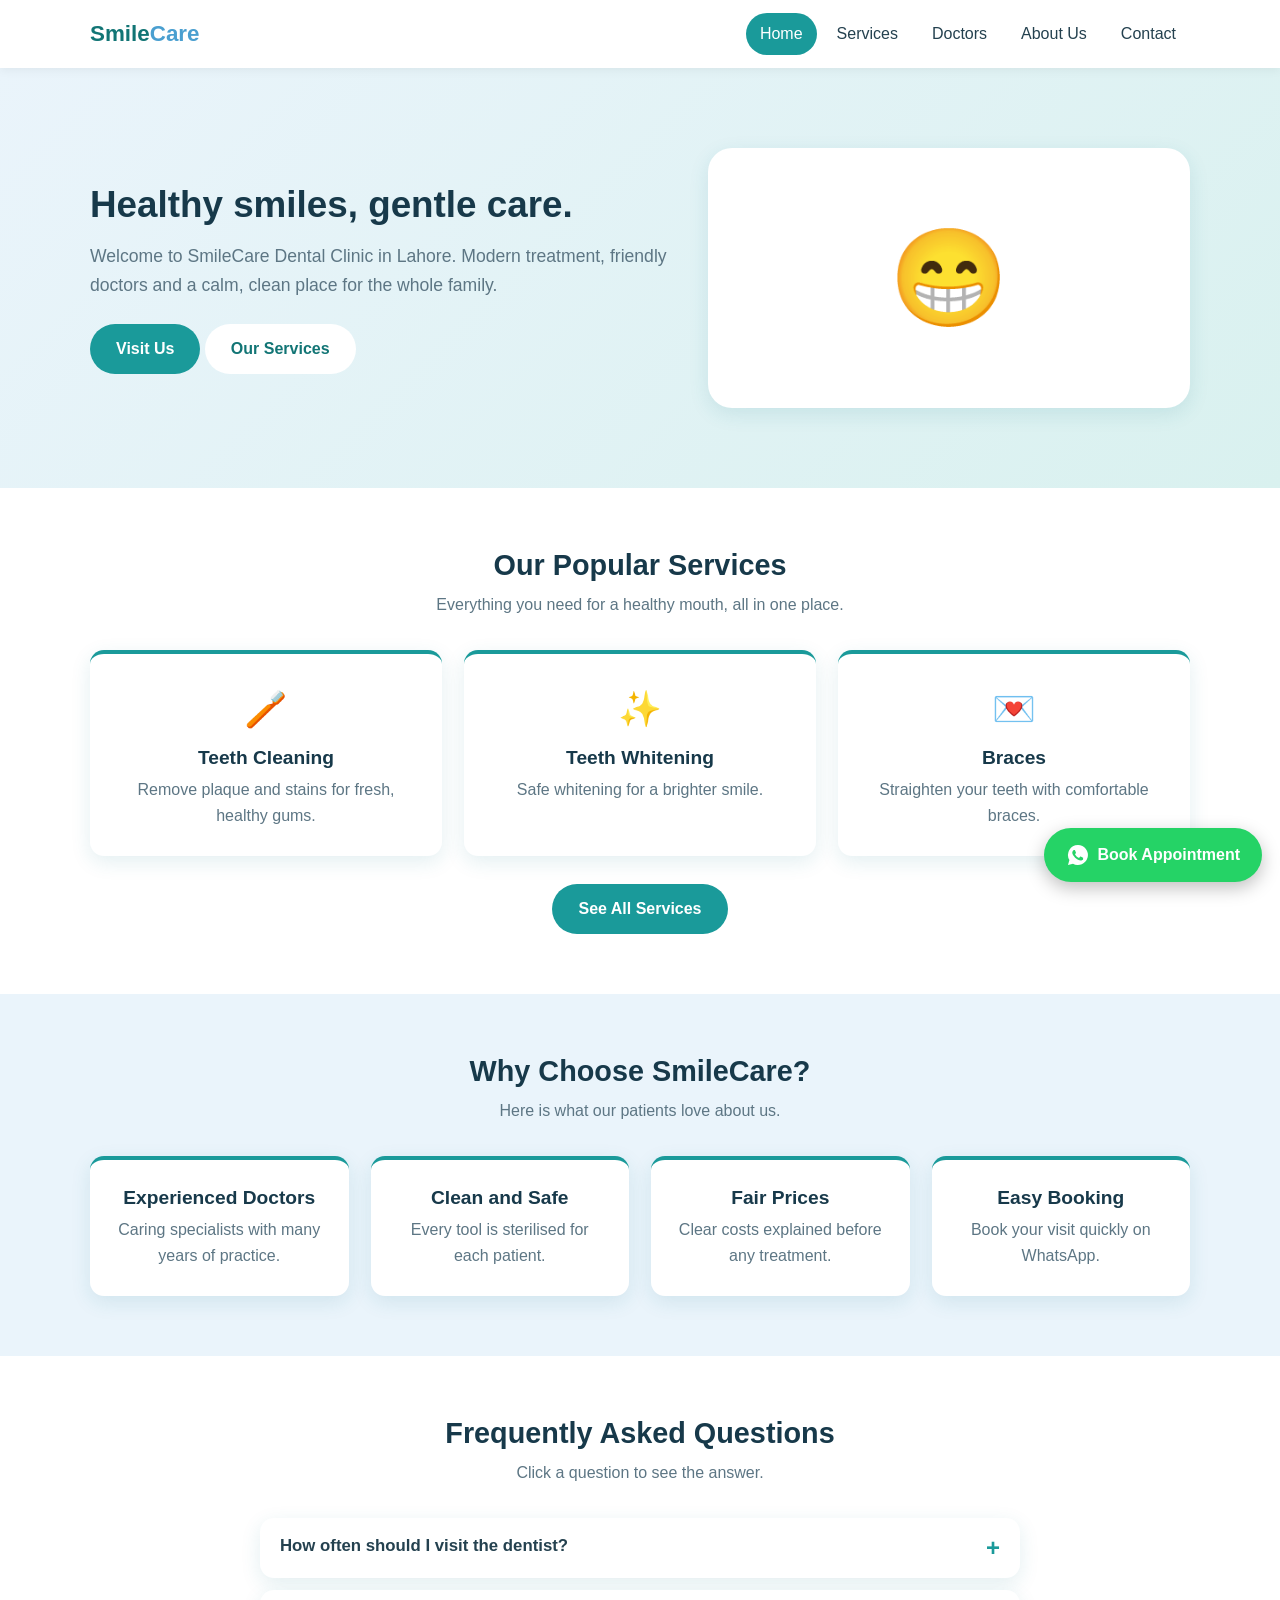
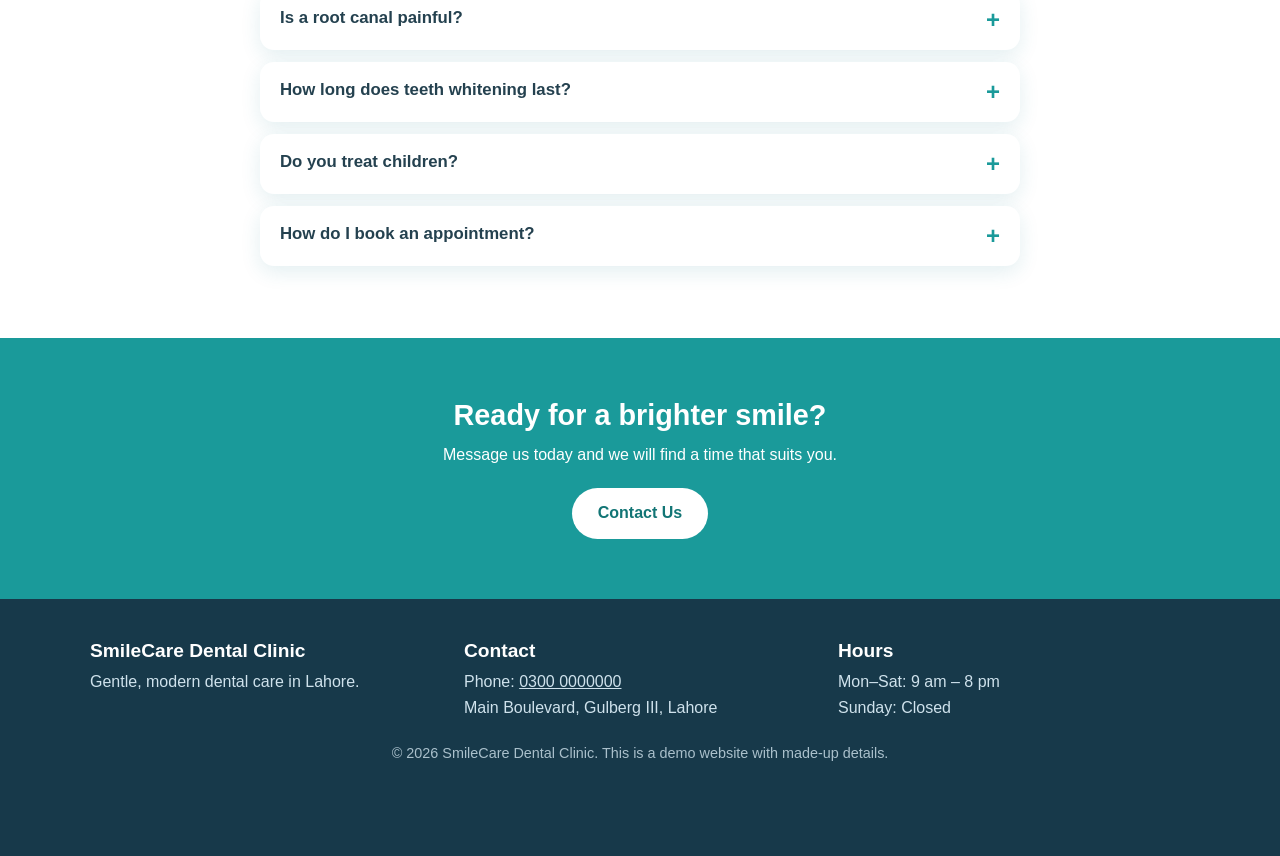
==== index.html @ 0bd2231a "First version of SmileCare website Co-Authored-By: Claude Sonnet 5.5 <noreply@anthropic.com>" ====
<!DOCTYPE html>
<html lang="en">
<head>
  <meta charset="UTF-8">
  <meta name="viewport" content="width=device-width, initial-scale=1">
  <title>SmileCare Dental Clinic | Lahore</title>
  <meta name="description" content="SmileCare Dental Clinic in Lahore. Gentle, modern dental care for the whole family.">
  <link rel="stylesheet" href="style.css">
</head>
<body>

<header>
  <div class="container nav">
    <a href="index.html" class="logo">Smile<span>Care</span></a>
    <button class="menu-toggle" id="menu-toggle" aria-label="Open menu" aria-expanded="false">&#9776;</button>
    <ul class="menu" id="menu">
      <li><a href="index.html" class="active">Home</a></li>
      <li><a href="services.html">Services</a></li>
      <li><a href="doctors.html">Doctors</a></li>
      <li><a href="about.html">About Us</a></li>
      <li><a href="contact.html">Contact</a></li>
    </ul>
  </div>
</header>

<main>
  <section class="hero">
    <div class="container">
      <div>
        <h1>Healthy smiles, gentle care.</h1>
        <p>Welcome to SmileCare Dental Clinic in Lahore. Modern treatment, friendly doctors and a calm, clean place for the whole family.</p>
        <a class="btn" href="contact.html">Visit Us</a>
        <a class="btn btn-light" href="services.html">Our Services</a>
      </div>
      <div class="hero-art" aria-hidden="true">&#128513;</div>
    </div>
  </section>

  <section>
    <div class="container center">
      <h2>Our Popular Services</h2>
      <p class="lead">Everything you need for a healthy mouth, all in one place.</p>
      <div class="grid">
        <div class="card"><div class="icon">&#129701;</div><h3>Teeth Cleaning</h3><p>Remove plaque and stains for fresh, healthy gums.</p></div>
        <div class="card"><div class="icon">&#10024;</div><h3>Teeth Whitening</h3><p>Safe whitening for a brighter smile.</p></div>
        <div class="card"><div class="icon">&#128140;</div><h3>Braces</h3><p>Straighten your teeth with comfortable braces.</p></div>
      </div>
      <p style="margin-top:28px"><a class="btn" href="services.html">See All Services</a></p>
    </div>
  </section>

  <section class="bg-soft">
    <div class="container center">
      <h2>Why Choose SmileCare?</h2>
      <p class="lead">Here is what our patients love about us.</p>
      <div class="grid">
        <div class="card"><h3>Experienced Doctors</h3><p>Caring specialists with many years of practice.</p></div>
        <div class="card"><h3>Clean and Safe</h3><p>Every tool is sterilised for each patient.</p></div>
        <div class="card"><h3>Fair Prices</h3><p>Clear costs explained before any treatment.</p></div>
        <div class="card"><h3>Easy Booking</h3><p>Book your visit quickly on WhatsApp.</p></div>
      </div>
    </div>
  </section>

  <section>
    <div class="container">
      <h2 class="center">Frequently Asked Questions</h2>
      <p class="lead center">Click a question to see the answer.</p>
      <div class="faq">
        <div class="faq-item">
          <button class="faq-question" aria-expanded="false">How often should I visit the dentist?</button>
          <div class="faq-answer"><p>Most people should have a check-up and cleaning every 6 months. Your dentist may suggest more visits if you have gum problems.</p></div>
        </div>
        <div class="faq-item">
          <button class="faq-question" aria-expanded="false">Is a root canal painful?</button>
          <div class="faq-answer"><p>No. We use local numbing medicine, so most patients feel little more than they would with a filling.</p></div>
        </div>
        <div class="faq-item">
          <button class="faq-question" aria-expanded="false">How long does teeth whitening last?</button>
          <div class="faq-answer"><p>Results often last 6 to 12 months. Avoiding too much tea, coffee and smoking helps them last longer.</p></div>
        </div>
        <div class="faq-item">
          <button class="faq-question" aria-expanded="false">Do you treat children?</button>
          <div class="faq-answer"><p>Yes. We welcome children and take extra time to make them feel comfortable.</p></div>
        </div>
        <div class="faq-item">
          <button class="faq-question" aria-expanded="false">How do I book an appointment?</button>
          <div class="faq-answer"><p>Tap the green Book Appointment button to message us on WhatsApp, or call 0300 0000000.</p></div>
        </div>
      </div>
    </div>
  </section>

  <section class="cta">
    <div class="container">
      <h2>Ready for a brighter smile?</h2>
      <p>Message us today and we will find a time that suits you.</p>
      <a class="btn btn-light" href="contact.html">Contact Us</a>
    </div>
  </section>
</main>

<footer>
  <div class="container">
    <div class="grid">
      <div><h3>SmileCare Dental Clinic</h3><p>Gentle, modern dental care in Lahore.</p></div>
      <div><h3>Contact</h3><p>Phone: <a href="tel:03000000000">0300 0000000</a><br>Main Boulevard, Gulberg III, Lahore</p></div>
      <div><h3>Hours</h3><p>Mon&ndash;Sat: 9 am &ndash; 8 pm<br>Sunday: Closed</p></div>
    </div>
    <p class="copyright">&copy; <span id="year">2026</span> SmileCare Dental Clinic. This is a demo website with made-up details.</p>
  </div>
</footer>

<a class="whatsapp-float" href="https://wa.me/923000000000?text=Hello%20SmileCare%2C%20I%20would%20like%20to%20book%20an%20appointment." target="_blank" rel="noopener">
  <svg viewBox="0 0 24 24" aria-hidden="true"><path d="M12 2a10 10 0 0 0-8.6 15.1L2 22l5-1.3A10 10 0 1 0 12 2zm5.2 14.2c-.2.6-1.3 1.2-1.8 1.2-.5.1-1 .2-3.3-.7-2.8-1.2-4.6-4-4.7-4.2-.1-.2-1.1-1.5-1.1-2.8s.7-2 1-2.3c.2-.3.5-.3.7-.3h.5c.2 0 .4 0 .6.5l.8 2c.1.2.1.3 0 .5l-.3.5-.4.4c-.1.2-.3.3-.1.6.2.3.7 1.2 1.5 1.9 1 .9 1.9 1.2 2.1 1.3.3.1.4.1.6-.1l.8-1c.2-.3.4-.2.6-.1l1.9.9c.3.1.5.2.5.3.1.1.1.6-.1 1.2z"/></svg>
  Book Appointment
</a>

<script src="script.js"></script>
</body>
</html>
---- style.css ----
/* ---------- Colors and basic settings ---------- */
:root {
  --white: #ffffff;
  --soft-blue: #eaf4fb;
  --blue: #bfdff2;
  --teal: #1a9a9a;
  --teal-dark: #127575;
  --text: #24414f;
  --muted: #5d7684;
  --whatsapp: #25d366;
  --radius: 14px;
  --shadow: 0 6px 20px rgba(26, 120, 140, 0.12);
}

* { box-sizing: border-box; margin: 0; padding: 0; }

html { scroll-behavior: smooth; }

body {
  font-family: "Segoe UI", Arial, sans-serif;
  color: var(--text);
  background: var(--white);
  line-height: 1.65;
}

img, iframe { max-width: 100%; }
a { color: var(--teal-dark); }
h1, h2, h3 { line-height: 1.25; color: #17394a; }
h1 { font-size: 2.3rem; }
h2 { font-size: 1.8rem; margin-bottom: 0.5rem; }
h3 { font-size: 1.2rem; margin-bottom: 0.4rem; }

.container { width: min(1100px, 92%); margin: 0 auto; }
section { padding: 60px 0; }
.bg-soft { background: var(--soft-blue); }
.center { text-align: center; }
.lead { color: var(--muted); max-width: 640px; margin: 0 auto 32px; }

/* ---------- Top menu ---------- */
header {
  background: var(--white);
  position: sticky;
  top: 0;
  z-index: 50;
  box-shadow: 0 2px 10px rgba(0, 0, 0, 0.06);
}
.nav {
  display: flex;
  align-items: center;
  justify-content: space-between;
  min-height: 68px;
}
.logo {
  font-size: 1.4rem;
  font-weight: 700;
  color: var(--teal-dark);
  text-decoration: none;
}
.logo span { color: #4a9fd0; }

.menu { display: flex; list-style: none; gap: 6px; }
.menu a {
  display: block;
  padding: 8px 14px;
  border-radius: 999px;
  text-decoration: none;
  color: var(--text);
  font-weight: 500;
}
.menu a:hover { background: var(--soft-blue); }
.menu a.active { background: var(--teal); color: var(--white); }

.menu-toggle {
  display: none;
  background: none;
  border: 2px solid var(--teal);
  color: var(--teal-dark);
  font-size: 1.5rem;
  line-height: 1;
  padding: 4px 12px;
  border-radius: 8px;
  cursor: pointer;
}

/* ---------- Buttons ---------- */
.btn {
  display: inline-block;
  background: var(--teal);
  color: var(--white);
  padding: 12px 26px;
  border-radius: 999px;
  text-decoration: none;
  font-weight: 600;
  border: none;
  cursor: pointer;
  transition: background 0.2s, transform 0.2s;
}
.btn:hover { background: var(--teal-dark); transform: translateY(-2px); }
.btn-light { background: var(--white); color: var(--teal-dark); }
.btn-light:hover { background: var(--soft-blue); }

/* ---------- Hero banner ---------- */
.hero {
  background: linear-gradient(135deg, var(--soft-blue), #d9f1ef);
  padding: 80px 0;
}
.hero .container {
  display: grid;
  grid-template-columns: 1.2fr 1fr;
  gap: 40px;
  align-items: center;
}
.hero p { margin: 14px 0 24px; color: var(--muted); font-size: 1.1rem; }
.hero-art {
  background: var(--white);
  border-radius: 24px;
  box-shadow: var(--shadow);
  min-height: 260px;
  display: flex;
  align-items: center;
  justify-content: center;
  font-size: 6rem;
}
.page-title {
  background: linear-gradient(135deg, var(--soft-blue), #d9f1ef);
  padding: 50px 0;
  text-align: center;
}
.page-title p { color: var(--muted); }

/* ---------- Cards ---------- */
.grid {
  display: grid;
  grid-template-columns: repeat(auto-fit, minmax(240px, 1fr));
  gap: 22px;
}
.card {
  background: var(--white);
  border-radius: var(--radius);
  padding: 26px;
  box-shadow: var(--shadow);
  border-top: 4px solid var(--teal);
  transition: transform 0.2s;
}
.card:hover { transform: translateY(-5px); }
.card .icon { font-size: 2.2rem; margin-bottom: 8px; }
.card p { color: var(--muted); }

/* ---------- Doctors ---------- */
.doctor { text-align: center; }
.avatar {
  width: 120px;
  height: 120px;
  border-radius: 50%;
  margin: 0 auto 14px;
  display: flex;
  align-items: center;
  justify-content: center;
  font-size: 2.2rem;
  font-weight: 700;
  color: var(--white);
  background: linear-gradient(135deg, var(--teal), #4a9fd0);
}
.role { color: var(--teal-dark); font-weight: 600; margin-bottom: 8px; }

/* ---------- Two-column blocks ---------- */
.two-col {
  display: grid;
  grid-template-columns: 1fr 1fr;
  gap: 36px;
  align-items: start;
}

/* ---------- Opening hours ---------- */
.hours { width: 100%; border-collapse: collapse; }
.hours td { padding: 10px 6px; border-bottom: 1px solid var(--blue); }
.hours td:last-child { text-align: right; font-weight: 600; }
.map iframe { width: 100%; height: 340px; border: 0; border-radius: var(--radius); }
.info-list { list-style: none; }
.info-list li { margin-bottom: 10px; }

/* ---------- FAQ ---------- */
.faq { max-width: 760px; margin: 0 auto; }
.faq-item {
  background: var(--white);
  border-radius: var(--radius);
  box-shadow: var(--shadow);
  margin-bottom: 12px;
  overflow: hidden;
}
.faq-question {
  width: 100%;
  text-align: left;
  background: none;
  border: none;
  padding: 18px 20px;
  font-size: 1.05rem;
  font-weight: 600;
  color: var(--text);
  cursor: pointer;
  display: flex;
  justify-content: space-between;
  gap: 12px;
  font-family: inherit;
}
.faq-question::after { content: "+"; color: var(--teal); font-size: 1.5rem; line-height: 1; }
.faq-question[aria-expanded="true"]::after { content: "\2212"; }
.faq-answer {
  max-height: 0;
  overflow: hidden;
  padding: 0 20px;
  color: var(--muted);
  transition: max-height 0.3s ease, padding 0.3s ease;
}
.faq-item.open .faq-answer { padding-bottom: 18px; }

/* ---------- Call-to-action strip ---------- */
.cta { background: var(--teal); color: var(--white); text-align: center; }
.cta h2 { color: var(--white); }
.cta p { margin-bottom: 20px; }

/* ---------- Footer ---------- */
footer { background: #17394a; color: #cfe2ec; padding: 40px 0 90px; }
footer a { color: #cfe2ec; }
footer .grid { margin-bottom: 20px; }
footer h3 { color: var(--white); }
.copyright { text-align: center; font-size: 0.9rem; opacity: 0.8; }

/* ---------- Floating WhatsApp button ---------- */
.whatsapp-float {
  position: fixed;
  right: 18px;
  bottom: 18px;
  z-index: 100;
  background: var(--whatsapp);
  color: var(--white);
  text-decoration: none;
  font-weight: 700;
  padding: 14px 22px;
  border-radius: 999px;
  box-shadow: 0 6px 18px rgba(0, 0, 0, 0.25);
  display: flex;
  align-items: center;
  gap: 8px;
  transition: transform 0.2s;
}
.whatsapp-float:hover { transform: scale(1.06); }
.whatsapp-float svg { width: 24px; height: 24px; fill: currentColor; }

/* ---------- Phones and small screens ---------- */
@media (max-width: 800px) {
  h1 { font-size: 1.8rem; }
  h2 { font-size: 1.5rem; }
  section { padding: 44px 0; }
  .hero { padding: 50px 0; }
  .hero .container, .two-col { grid-template-columns: 1fr; }
  .hero-art { min-height: 160px; font-size: 4rem; }

  .menu-toggle { display: block; }
  .menu {
    display: none;
    position: absolute;
    top: 100%;
    left: 0;
    right: 0;
    flex-direction: column;
    background: var(--white);
    padding: 10px 4%;
    box-shadow: 0 8px 14px rgba(0, 0, 0, 0.1);
  }
  .menu.open { display: flex; }
}
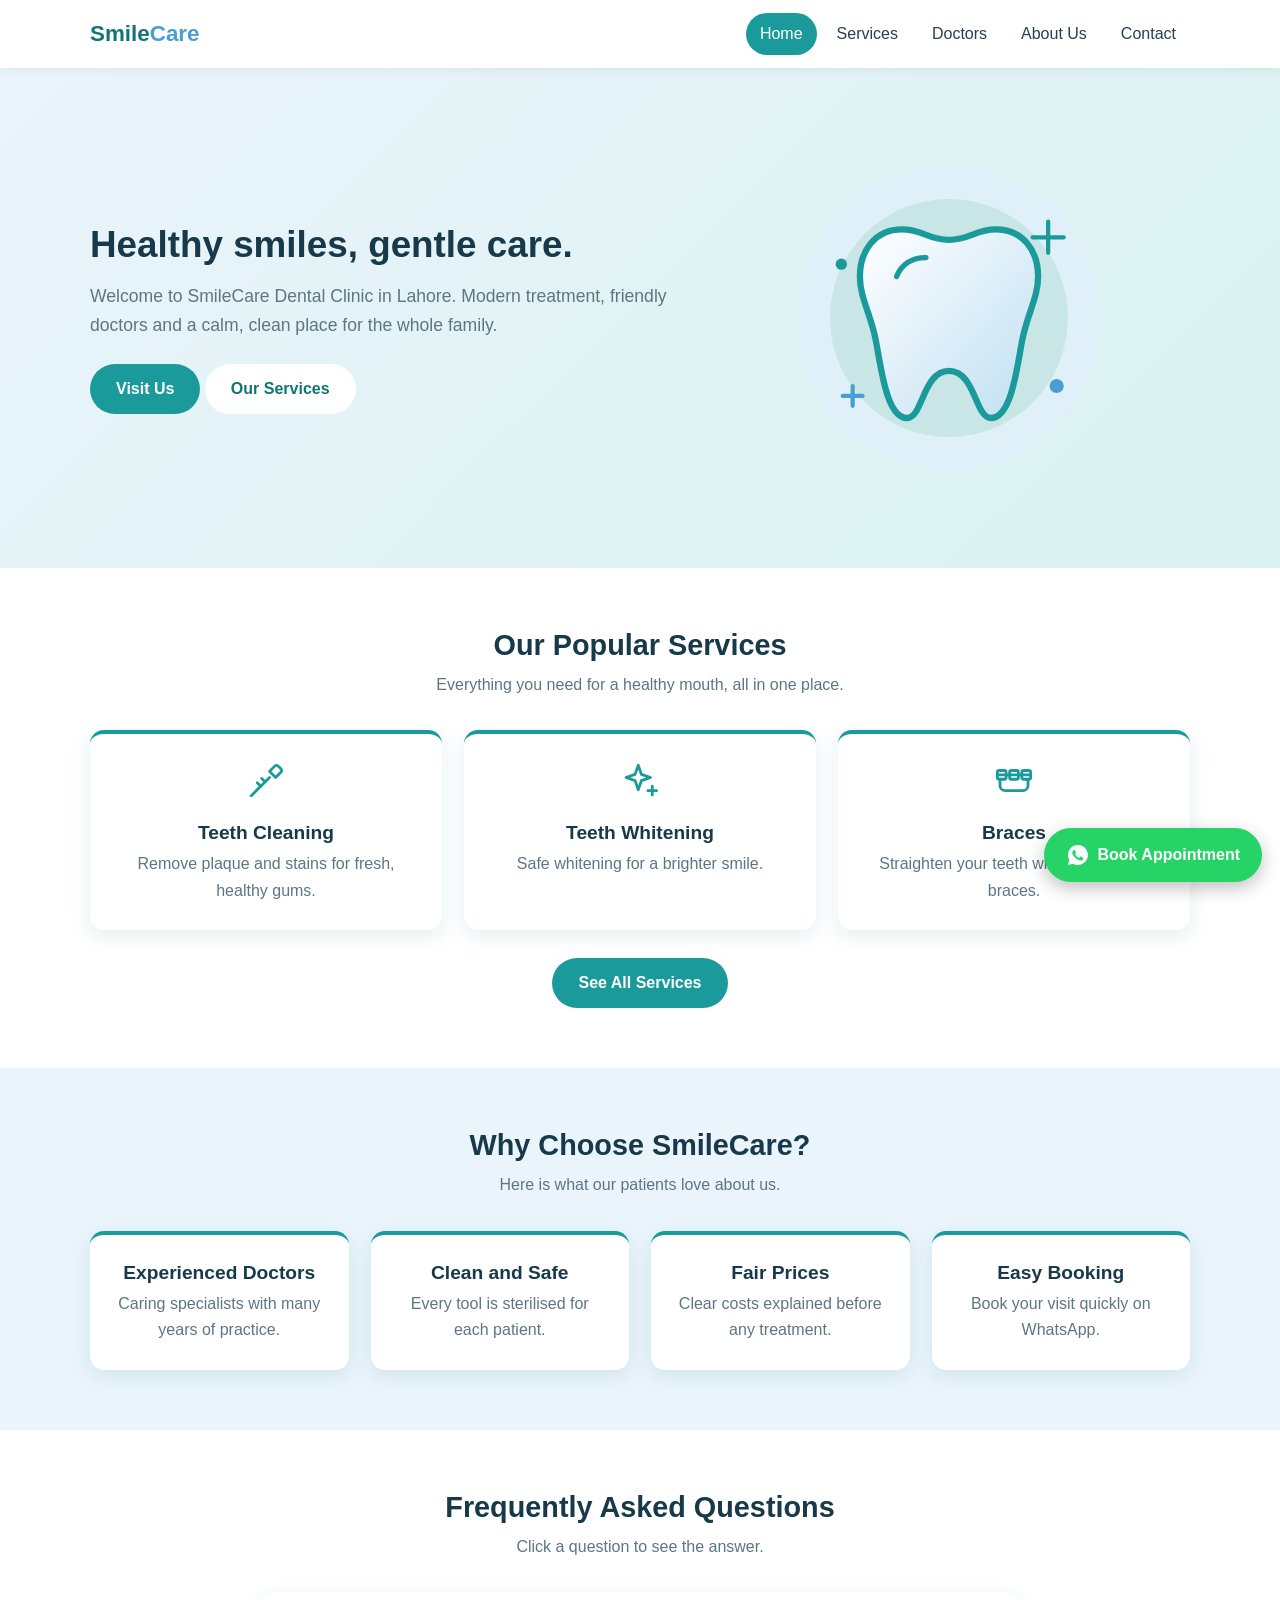
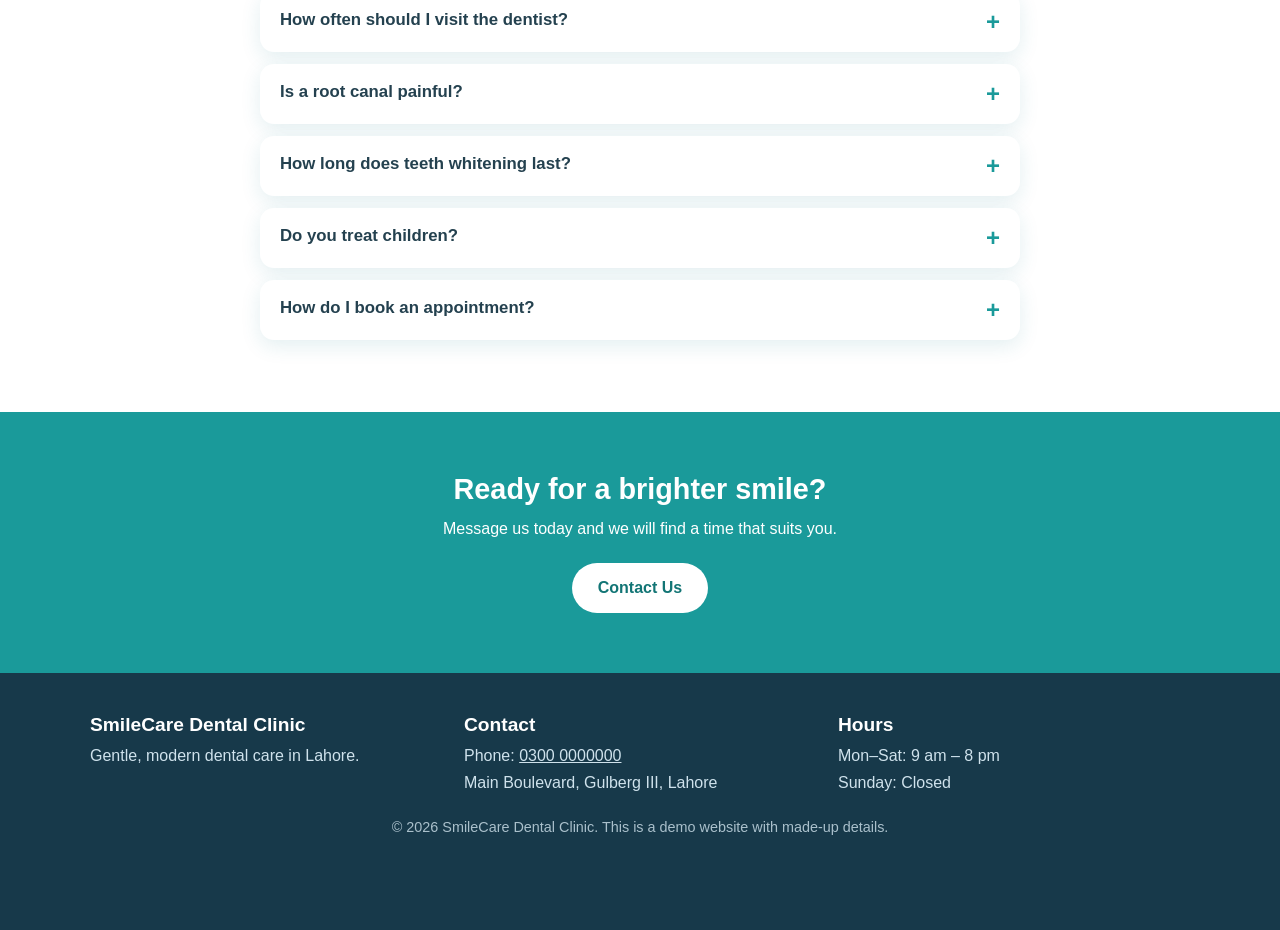
==== commit b7fcafff: "Replace emojis with icons and fix WhatsApp button on phones Co-Authored-By: Claude Sonnet 5.5 <norep" ====
--- a/index.html
+++ b/index.html
@@ -32,7 +32,28 @@
         <a class="btn" href="contact.html">Visit Us</a>
         <a class="btn btn-light" href="services.html">Our Services</a>
       </div>
-      <div class="hero-art" aria-hidden="true">&#128513;</div>
+      <div class="hero-art" aria-hidden="true">
+        <svg viewBox="0 0 240 240" xmlns="http://www.w3.org/2000/svg">
+          <defs>
+            <linearGradient id="toothFill" x1="0" y1="0" x2="1" y2="1">
+              <stop offset="0" stop-color="#ffffff"/>
+              <stop offset="1" stop-color="#bfdff2"/>
+            </linearGradient>
+          </defs>
+          <circle cx="120" cy="120" r="108" fill="#dff0f8"/>
+          <circle cx="120" cy="120" r="84" fill="#c9e6e6"/>
+          <g transform="translate(120 124) scale(7.4) translate(-12 -12)" fill="url(#toothFill)" stroke="#1a9a9a" stroke-width="0.6" stroke-linejoin="round" stroke-linecap="round">
+            <path d="M7.5 3C5 3 3.5 5 3.5 7.5c0 2 1 3.5 1.5 6C5.5 16 6 21 8 21c1.5 0 1.5-4.5 4-4.5s2.5 4.5 4 4.5c2 0 2.5-5 3-7.5.5-2.5 1.5-4 1.5-6C20.5 5 19 3 16.5 3c-2 0-2.5 1-4.5 1S9.5 3 7.5 3z"/>
+            <path d="M7 7.5c.5-1.2 1.5-1.8 2.8-1.8" fill="none" stroke-width="0.5"/>
+          </g>
+          <g fill="none" stroke="#1a9a9a" stroke-width="3" stroke-linecap="round">
+            <path d="M190 52v22M179 63h22"/>
+            <path d="M52 168v14M45 175h14" stroke="#4a9fd0"/>
+          </g>
+          <circle cx="196" cy="168" r="5" fill="#4a9fd0"/>
+          <circle cx="44" cy="82" r="4" fill="#1a9a9a"/>
+        </svg>
+      </div>
     </div>
   </section>
 
@@ -41,9 +62,9 @@
       <h2>Our Popular Services</h2>
       <p class="lead">Everything you need for a healthy mouth, all in one place.</p>
       <div class="grid">
-        <div class="card"><div class="icon">&#129701;</div><h3>Teeth Cleaning</h3><p>Remove plaque and stains for fresh, healthy gums.</p></div>
-        <div class="card"><div class="icon">&#10024;</div><h3>Teeth Whitening</h3><p>Safe whitening for a brighter smile.</p></div>
-        <div class="card"><div class="icon">&#128140;</div><h3>Braces</h3><p>Straighten your teeth with comfortable braces.</p></div>
+        <div class="card"><div class="icon"><svg viewBox="0 0 24 24" aria-hidden="true"><path d="M3.5 20.5L14 10"/><path d="M14 6.5l3.5 3.5 3-3a1.4 1.4 0 0 0 0-2l-1.5-1.5a1.4 1.4 0 0 0-2 0z"/><path d="M11.5 12.5l-2-2M9 15l-2-2"/></svg></div><h3>Teeth Cleaning</h3><p>Remove plaque and stains for fresh, healthy gums.</p></div>
+        <div class="card"><div class="icon"><svg viewBox="0 0 24 24" aria-hidden="true"><path d="M11 3l1.8 5.2L18 10l-5.2 1.8L11 17l-1.8-5.2L4 10l5.2-1.8z"/><path d="M19 15v5M16.5 17.5h5"/></svg></div><h3>Teeth Whitening</h3><p>Safe whitening for a brighter smile.</p></div>
+        <div class="card"><div class="icon"><svg viewBox="0 0 24 24" aria-hidden="true"><rect x="2.5" y="6" width="5" height="5" rx="1"/><rect x="9.5" y="6" width="5" height="5" rx="1"/><rect x="16.5" y="6" width="5" height="5" rx="1"/><path d="M2.5 8.5h19"/><path d="M4 11v3.5a3 3 0 0 0 3 3h10a3 3 0 0 0 3-3V11"/></svg></div><h3>Braces</h3><p>Straighten your teeth with comfortable braces.</p></div>
       </div>
       <p style="margin-top:28px"><a class="btn" href="services.html">See All Services</a></p>
     </div>
@@ -111,9 +132,9 @@
   </div>
 </footer>
 
-<a class="whatsapp-float" href="https://wa.me/923000000000?text=Hello%20SmileCare%2C%20I%20would%20like%20to%20book%20an%20appointment." target="_blank" rel="noopener">
+<a class="whatsapp-float" href="https://wa.me/923000000000?text=Hello%20SmileCare%2C%20I%20would%20like%20to%20book%20an%20appointment." target="_blank" rel="noopener" aria-label="Book Appointment on WhatsApp">
   <svg viewBox="0 0 24 24" aria-hidden="true"><path d="M12 2a10 10 0 0 0-8.6 15.1L2 22l5-1.3A10 10 0 1 0 12 2zm5.2 14.2c-.2.6-1.3 1.2-1.8 1.2-.5.1-1 .2-3.3-.7-2.8-1.2-4.6-4-4.7-4.2-.1-.2-1.1-1.5-1.1-2.8s.7-2 1-2.3c.2-.3.5-.3.7-.3h.5c.2 0 .4 0 .6.5l.8 2c.1.2.1.3 0 .5l-.3.5-.4.4c-.1.2-.3.3-.1.6.2.3.7 1.2 1.5 1.9 1 .9 1.9 1.2 2.1 1.3.3.1.4.1.6-.1l.8-1c.2-.3.4-.2.6-.1l1.9.9c.3.1.5.2.5.3.1.1.1.6-.1 1.2z"/></svg>
-  Book Appointment
+  <span>Book Appointment</span>
 </a>
 
 <script src="script.js"></script>
--- a/style.css
+++ b/style.css
@@ -112,15 +112,11 @@
 }
 .hero p { margin: 14px 0 24px; color: var(--muted); font-size: 1.1rem; }
 .hero-art {
-  background: var(--white);
-  border-radius: 24px;
-  box-shadow: var(--shadow);
-  min-height: 260px;
   display: flex;
   align-items: center;
   justify-content: center;
-  font-size: 6rem;
-}
+}
+.hero-art svg { width: min(340px, 100%); height: auto; }
 .page-title {
   background: linear-gradient(135deg, var(--soft-blue), #d9f1ef);
   padding: 50px 0;
@@ -143,7 +139,16 @@
   transition: transform 0.2s;
 }
 .card:hover { transform: translateY(-5px); }
-.card .icon { font-size: 2.2rem; margin-bottom: 8px; }
+.card .icon { margin-bottom: 10px; }
+.card .icon svg {
+  width: 42px;
+  height: 42px;
+  fill: none;
+  stroke: var(--teal);
+  stroke-width: 1.6;
+  stroke-linecap: round;
+  stroke-linejoin: round;
+}
 .card p { color: var(--muted); }
 
 /* ---------- Doctors ---------- */
@@ -254,7 +259,7 @@
   section { padding: 44px 0; }
   .hero { padding: 50px 0; }
   .hero .container, .two-col { grid-template-columns: 1fr; }
-  .hero-art { min-height: 160px; font-size: 4rem; }
+  .hero-art svg { width: min(220px, 70%); }
 
   .menu-toggle { display: block; }
   .menu {
@@ -270,3 +275,17 @@
   }
   .menu.open { display: flex; }
 }
+
+/* ---------- Phones only: WhatsApp button becomes a small round icon ---------- */
+@media (max-width: 600px) {
+  .whatsapp-float {
+    width: 54px;
+    height: 54px;
+    padding: 0;
+    justify-content: center;
+    right: 14px;
+    bottom: 14px;
+  }
+  .whatsapp-float span { display: none; }
+  .whatsapp-float svg { width: 28px; height: 28px; }
+}
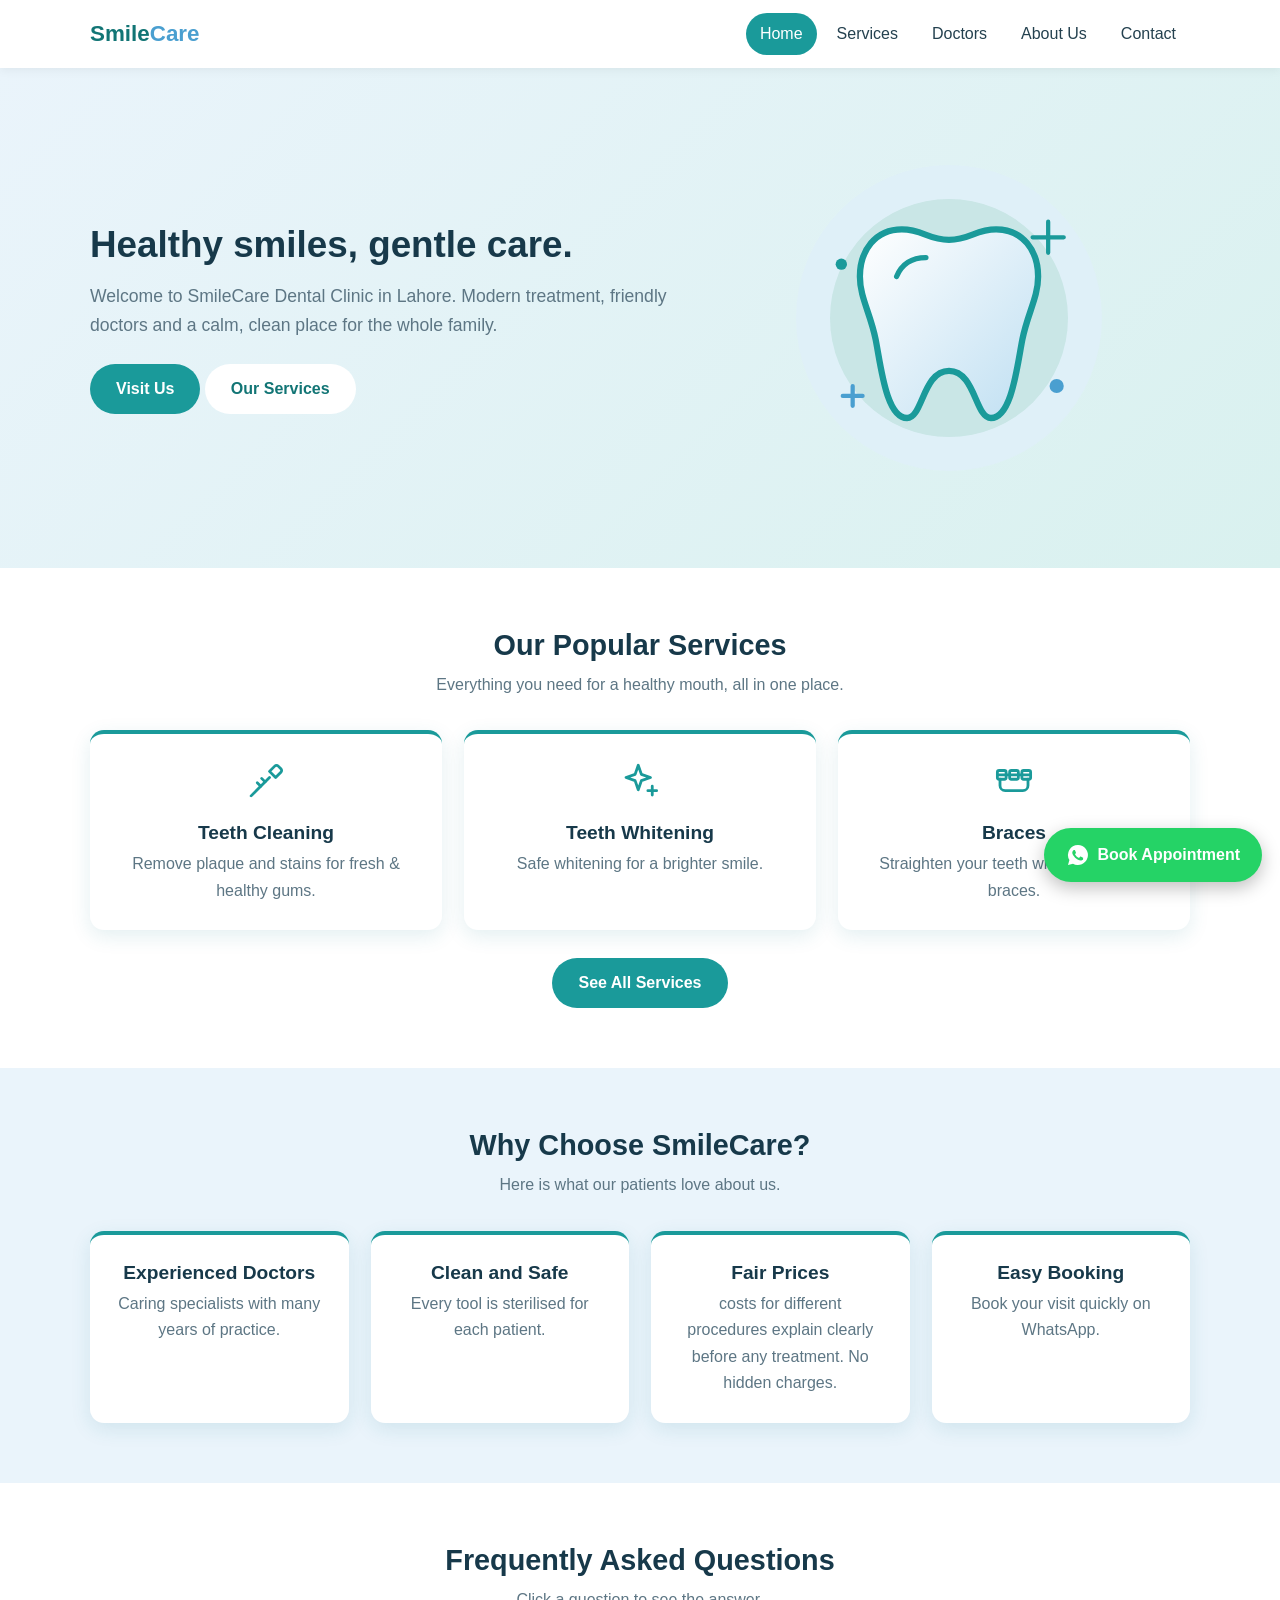
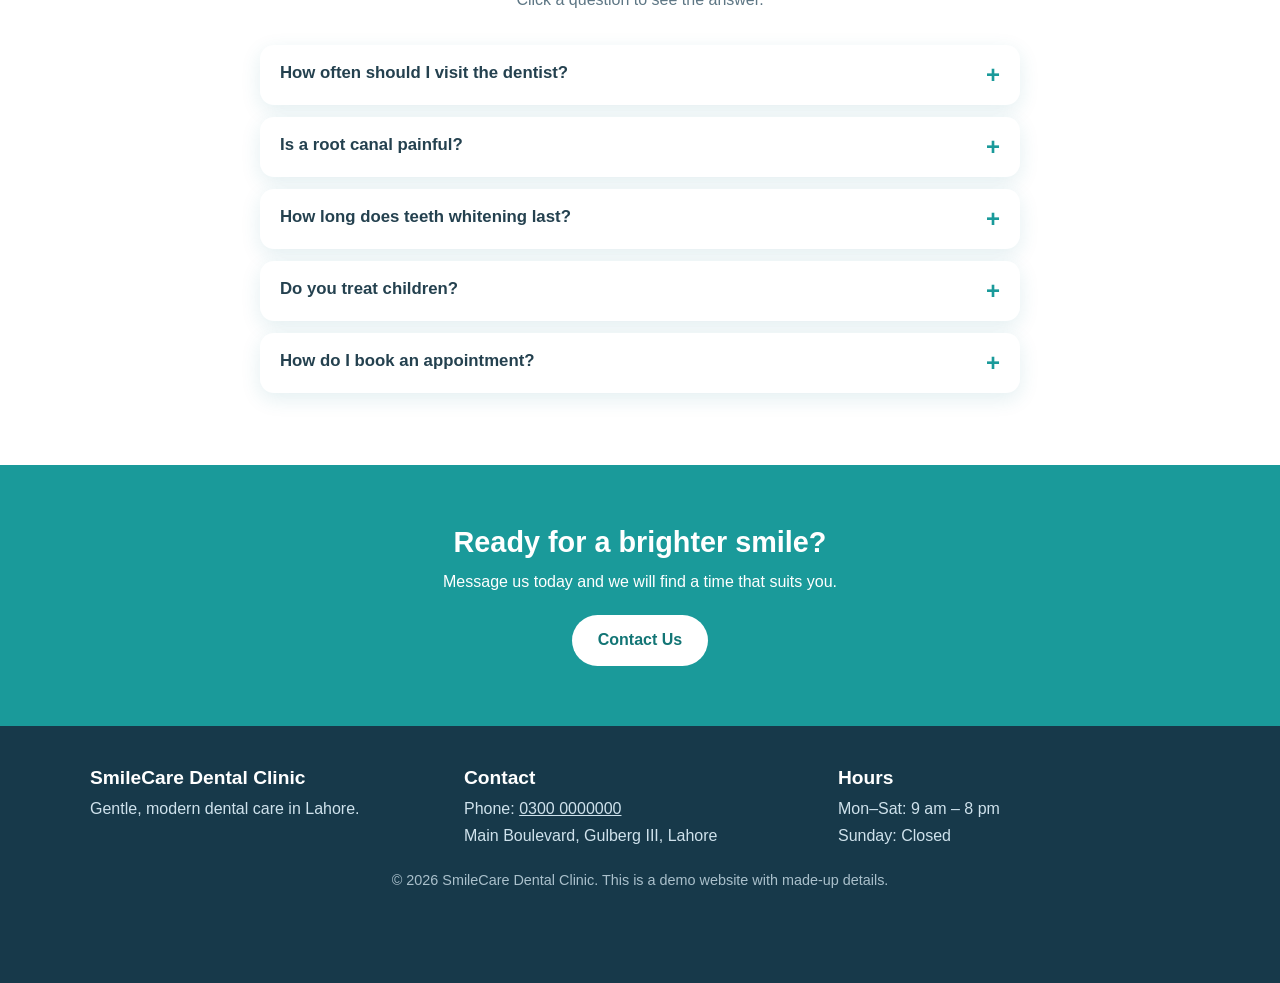
==== commit c6b0732d: "My own manual improvements Co-Authored-By: Claude Sonnet 5.5 <noreply@anthropic.com>" ====
--- a/index.html
+++ b/index.html
@@ -62,7 +62,7 @@
       <h2>Our Popular Services</h2>
       <p class="lead">Everything you need for a healthy mouth, all in one place.</p>
       <div class="grid">
-        <div class="card"><div class="icon"><svg viewBox="0 0 24 24" aria-hidden="true"><path d="M3.5 20.5L14 10"/><path d="M14 6.5l3.5 3.5 3-3a1.4 1.4 0 0 0 0-2l-1.5-1.5a1.4 1.4 0 0 0-2 0z"/><path d="M11.5 12.5l-2-2M9 15l-2-2"/></svg></div><h3>Teeth Cleaning</h3><p>Remove plaque and stains for fresh, healthy gums.</p></div>
+        <div class="card"><div class="icon"><svg viewBox="0 0 24 24" aria-hidden="true"><path d="M3.5 20.5L14 10"/><path d="M14 6.5l3.5 3.5 3-3a1.4 1.4 0 0 0 0-2l-1.5-1.5a1.4 1.4 0 0 0-2 0z"/><path d="M11.5 12.5l-2-2M9 15l-2-2"/></svg></div><h3>Teeth Cleaning</h3><p>Remove plaque and stains for fresh & healthy gums.</p></div>
         <div class="card"><div class="icon"><svg viewBox="0 0 24 24" aria-hidden="true"><path d="M11 3l1.8 5.2L18 10l-5.2 1.8L11 17l-1.8-5.2L4 10l5.2-1.8z"/><path d="M19 15v5M16.5 17.5h5"/></svg></div><h3>Teeth Whitening</h3><p>Safe whitening for a brighter smile.</p></div>
         <div class="card"><div class="icon"><svg viewBox="0 0 24 24" aria-hidden="true"><rect x="2.5" y="6" width="5" height="5" rx="1"/><rect x="9.5" y="6" width="5" height="5" rx="1"/><rect x="16.5" y="6" width="5" height="5" rx="1"/><path d="M2.5 8.5h19"/><path d="M4 11v3.5a3 3 0 0 0 3 3h10a3 3 0 0 0 3-3V11"/></svg></div><h3>Braces</h3><p>Straighten your teeth with comfortable braces.</p></div>
       </div>
@@ -77,7 +77,7 @@
       <div class="grid">
         <div class="card"><h3>Experienced Doctors</h3><p>Caring specialists with many years of practice.</p></div>
         <div class="card"><h3>Clean and Safe</h3><p>Every tool is sterilised for each patient.</p></div>
-        <div class="card"><h3>Fair Prices</h3><p>Clear costs explained before any treatment.</p></div>
+        <div class="card"><h3>Fair Prices</h3><p>costs for different procedures explain clearly before any treatment. No hidden charges.</p></div>
         <div class="card"><h3>Easy Booking</h3><p>Book your visit quickly on WhatsApp.</p></div>
       </div>
     </div>
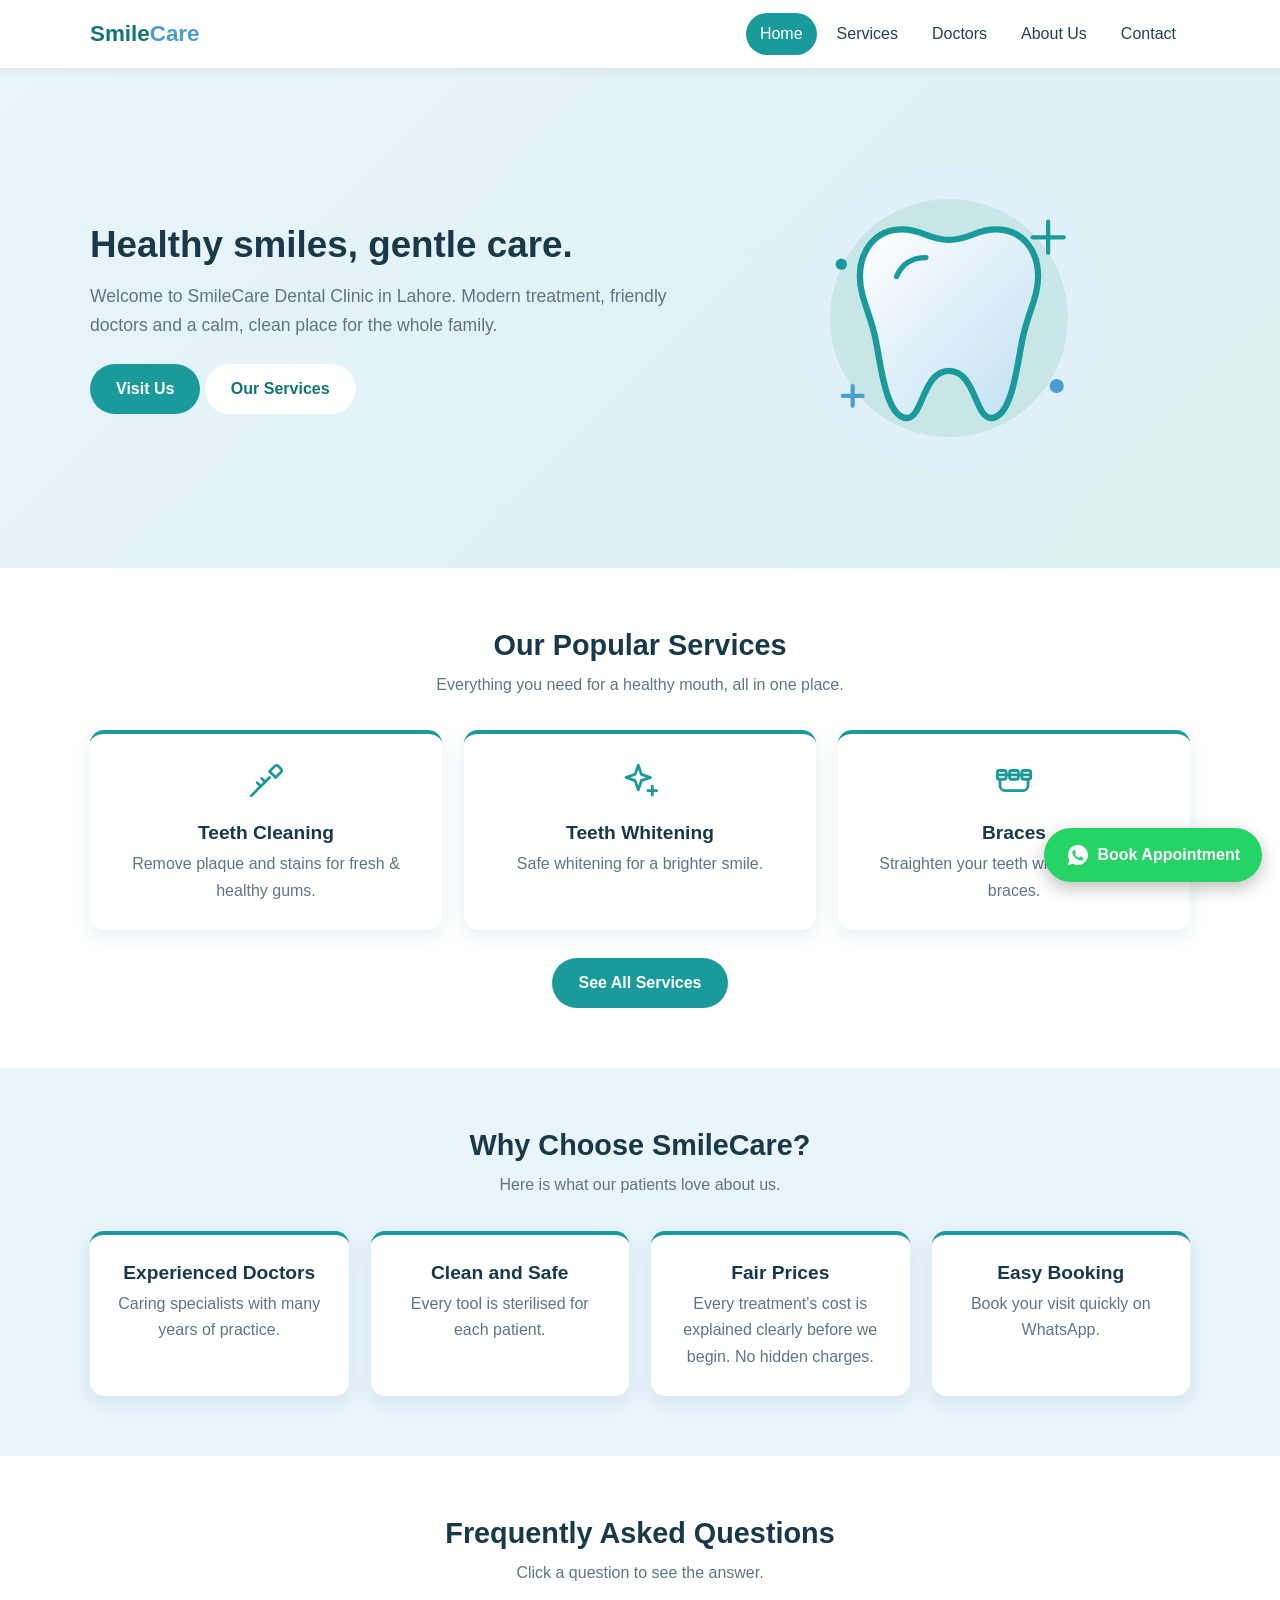
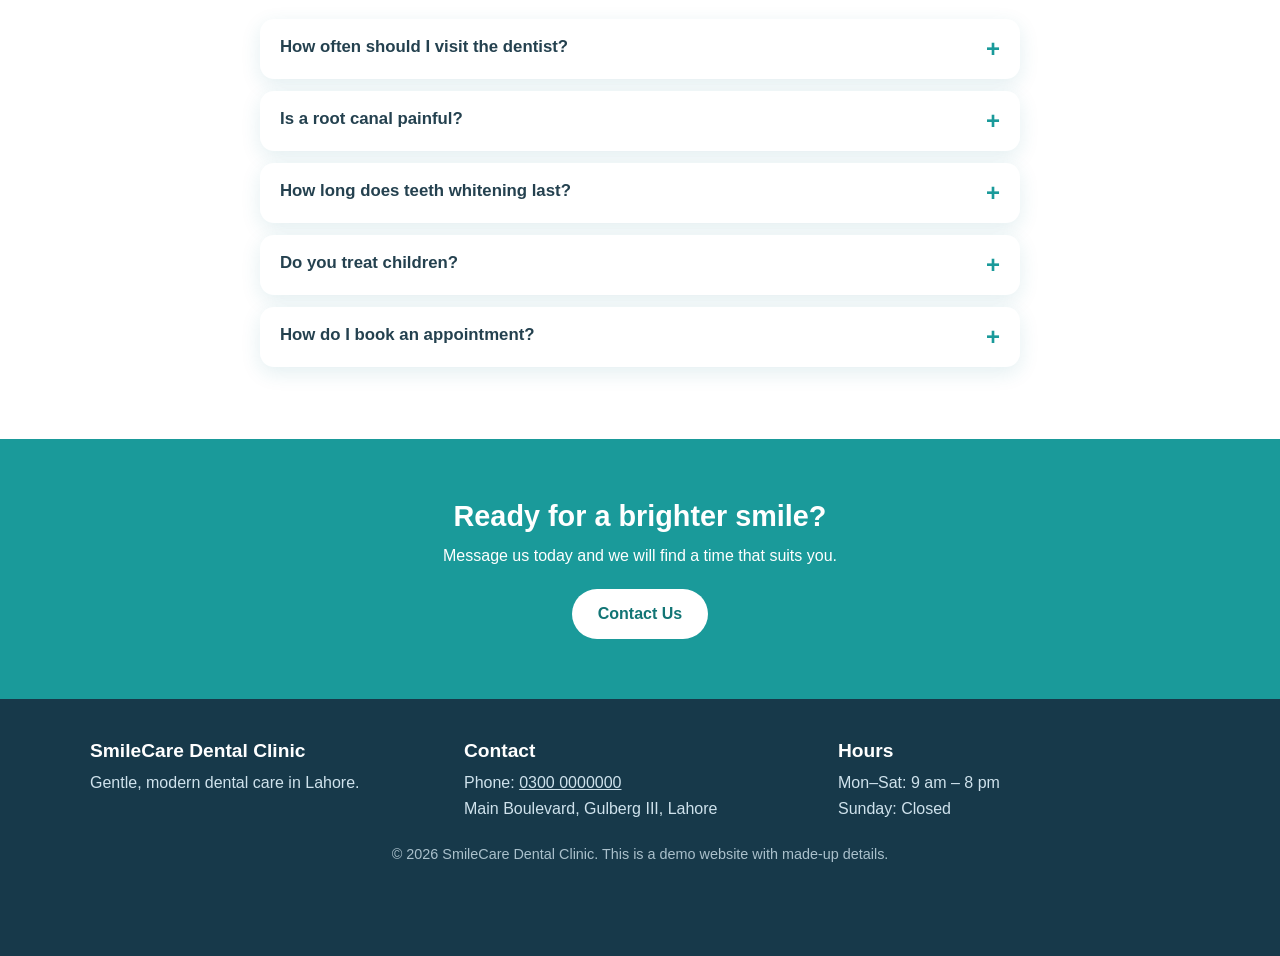
==== commit eb27071b: "Save latest changes to index.html Co-Authored-By: Claude Sonnet 5.5 <noreply@anthropic.com>" ====
--- a/index.html
+++ b/index.html
@@ -77,7 +77,7 @@
       <div class="grid">
         <div class="card"><h3>Experienced Doctors</h3><p>Caring specialists with many years of practice.</p></div>
         <div class="card"><h3>Clean and Safe</h3><p>Every tool is sterilised for each patient.</p></div>
-        <div class="card"><h3>Fair Prices</h3><p>costs for different procedures explain clearly before any treatment. No hidden charges.</p></div>
+        <div class="card"><h3>Fair Prices</h3><p>Every treatment's cost is explained clearly before we begin. No hidden charges.</p></div>
         <div class="card"><h3>Easy Booking</h3><p>Book your visit quickly on WhatsApp.</p></div>
       </div>
     </div>
